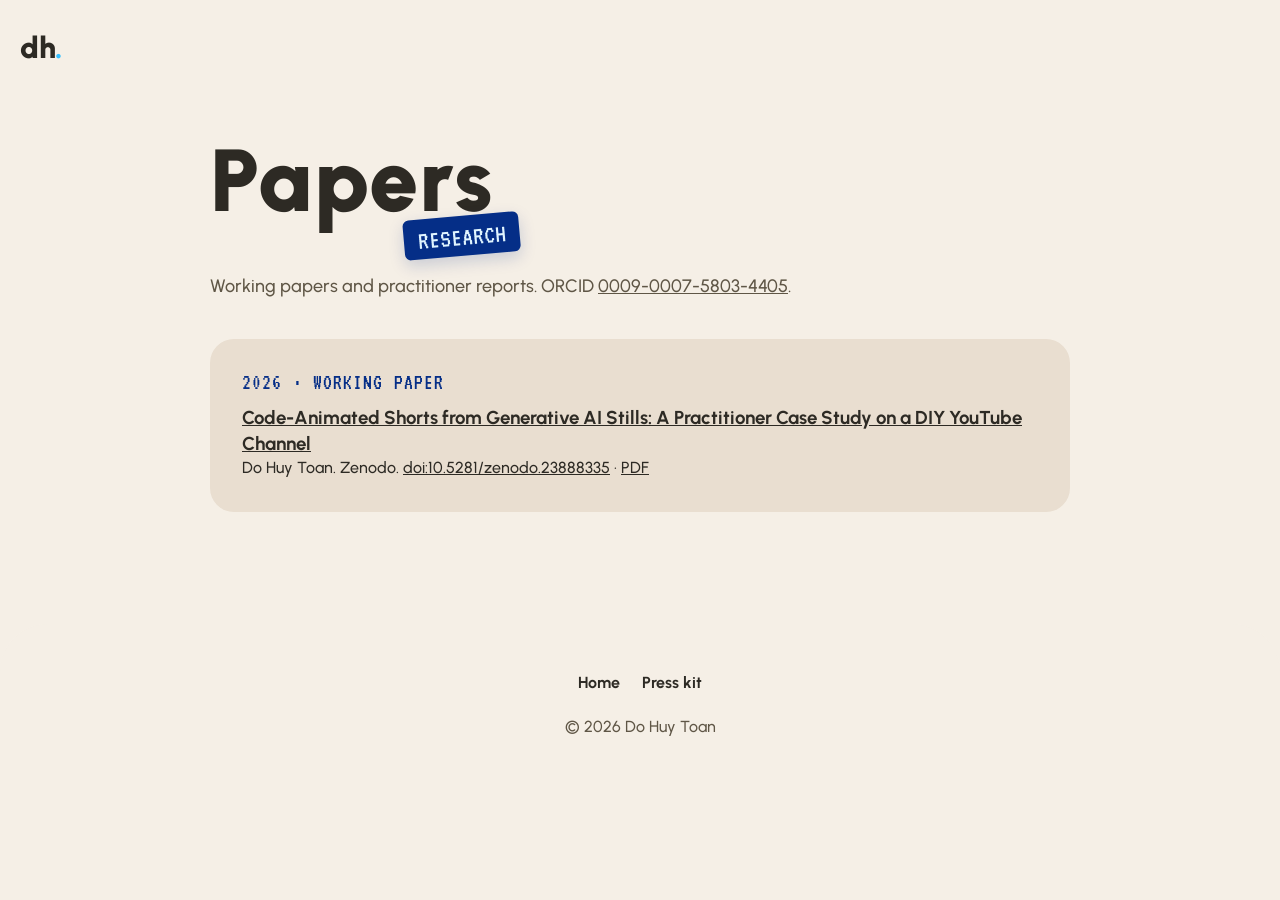
==== papers/index.html @ e8d8a567 "Papers: first working paper with Google Scholar citation meta Adds /papers/ and /papers/code-animate" ====
<!doctype html>
<html lang="en">
<head>
<meta charset="utf-8">
<meta name="viewport" content="width=device-width, initial-scale=1">
<script>if(!(window.matchMedia&&matchMedia('(prefers-reduced-motion: reduce)').matches)&&'IntersectionObserver'in window)document.documentElement.classList.add('js');</script>
<title>Papers — Do Huy Toan</title>
<meta name="description" content="Working papers and reports by Do Huy Toan, independent researcher in Delaware, USA, on generative AI, video production and e-commerce.">
<meta name="theme-color" content="#f5efe6">
<link rel="canonical" href="https://dhtoan.github.io/papers/">
<meta property="og:type" content="website">
<meta property="og:title" content="Papers — Do Huy Toan">
<meta property="og:url" content="https://dhtoan.github.io/papers/">
<link rel="preconnect" href="https://fonts.googleapis.com">
<link rel="preconnect" href="https://fonts.gstatic.com" crossorigin>
<link rel="stylesheet" href="https://fonts.googleapis.com/css2?family=Urbanist:wght@500;700;900&family=VT323&display=swap">
<link rel="stylesheet" href="../assets/site.css">
<script type="application/ld+json">
{
  "@context": "https://schema.org",
  "@type": "CollectionPage",
  "@id": "https://dhtoan.github.io/papers/#page",
  "url": "https://dhtoan.github.io/papers/",
  "name": "Papers — Do Huy Toan",
  "inLanguage": "en",
  "dateModified": "2026-11-02",
  "about": {"@id": "https://dhtoan.github.io/#person"},
  "hasPart": [{"@id": "https://dhtoan.github.io/papers/code-animated-shorts-2026/#article"}],
  "isPartOf": {"@type": "WebSite", "url": "https://dhtoan.github.io/", "name": "Do Huy Toan"}
}
</script>
</head>
<body class="press-page">
<a class="skip" href="#main">Skip to content</a>
<header class="topbar">
  <a class="logo" href="../" aria-label="Do Huy Toan, home">dh<span>.</span></a>
</header>

<main id="main" class="press-main">
  <h1>Papers<span class="tag">Research</span></h1>
  <p class="press-intro">Working papers and practitioner reports. ORCID <a href="https://orcid.org/0009-0007-5803-4405">0009-0007-5803-4405</a>.</p>

  <section class="pcard reveal">
    <p class="kicker">2026 · Working paper</p>
    <h3><a href="code-animated-shorts-2026/">Code-Animated Shorts from Generative AI Stills: A Practitioner Case Study on a DIY YouTube Channel</a></h3>
    <p>Do Huy Toan. Zenodo. <a href="https://doi.org/10.5281/zenodo.23888335">doi:10.5281/zenodo.23888335</a> · <a href="code-animated-shorts-2026/code-animated-shorts-2026.pdf">PDF</a></p>
  </section>
</main>

<footer class="footer">
  <nav class="footer-links" aria-label="Footer"><a href="../">Home</a><a href="../press/">Press kit</a></nav>
  <p>© 2026 Do Huy Toan</p>
</footer>
<script src="../assets/reveal.js" defer></script>
</body>
</html>
---- assets/site.css ----
/* dhtoan.github.io: warm beige studio + blue hologram lab. Layout idea inspired by david-hckh.com; all code here is original. */
:root {
  --beige-400: #f5efe6;
  --beige-500: #f1e5d5;
  --beige-600: #e9ded0;
  --beige-700: #dfd1bc;
  --text: #2d2a24;
  --text-2: #5f5646;
  --navy: #052e87;
  --navy-2: #234ba2;
  --cyan: #34bfff;
  --cyan-text: #e1f5ff;
  --holo-top: rgb(0, 53, 133);
  --holo-bottom: rgba(0, 82, 145, .6);
  --lab-deep: #00113d;
  --font-title: "Urbanist", system-ui, -apple-system, "Segoe UI", sans-serif;
  --font-mono: "VT323", ui-monospace, "Cascadia Mono", Consolas, monospace;
  --outer: 16px;
  --r-xxl: 24px;
  --header-h: 72px;
  --ease: cubic-bezier(.6, 0, .25, 1);
  --orange: #ff9a2e;
  --orange-2: #f2861b;
  color-scheme: light;
}
@media (min-width: 840px) { :root { --r-xxl: 48px; --header-h: 96px; } }
@media (min-width: 1280px) { :root { --outer: 20px; } }
@media (min-width: 1600px) { :root { --outer: 32px; } }
html[lang="vi"] { --font-title: "Be Vietnam Pro", system-ui, -apple-system, "Segoe UI", sans-serif; }

*, *::before, *::after { box-sizing: border-box; }
html { -webkit-text-size-adjust: 100%; }
@media (prefers-reduced-motion: no-preference) { html { scroll-behavior: smooth; } }
.sr-only { position: absolute; width: 1px; height: 1px; overflow: hidden; clip: rect(0 0 0 0); white-space: nowrap; }
body {
  margin: 0;
  background: var(--beige-600);
  color: var(--text);
  font: 500 16px/1.4 var(--font-title);
  -webkit-font-smoothing: antialiased;
  overflow-x: clip;
}
h1, h2, h3, p, ul { margin: 0; }
ul { padding: 0; list-style: none; }
a { color: inherit; }
img { display: block; max-width: 100%; height: auto; }
svg { display: block; }
:focus-visible { outline: 3px solid var(--cyan); outline-offset: 3px; border-radius: 8px; }
.skip { position: absolute; left: -9999px; top: 8px; z-index: 200; background: var(--text); color: #fff; padding: 10px 16px; border-radius: 10px; }
.skip:focus { left: 8px; }

/* ---------- loader ---------- */
.loader {
  position: fixed; inset: 0; z-index: 100;
  display: grid; place-items: center;
  background: var(--beige-400);
  font: 900 clamp(44px, 8vw, 88px)/1 var(--font-title);
  letter-spacing: .02em;
  transition: opacity .35s ease, visibility .35s;
}
.loader.done { opacity: 0; visibility: hidden; }
.no-js .loader { display: none; }

/* ---------- small parts ---------- */
.tag {
  display: inline-block;
  background: var(--navy);
  color: var(--cyan-text);
  font: 400 26px/1 var(--font-mono);
  text-transform: uppercase;
  letter-spacing: .04em;
  padding: 8px 14px 6px;
  border-radius: 6px;
  white-space: nowrap;
  box-shadow: 0 6px 16px rgba(5, 46, 135, .18);
}
.tag-sm { font-size: 22px; padding: 6px 12px 4px; }
.round {
  width: 44px; height: 44px; border-radius: 50%;
  display: inline-grid; place-items: center;
  background: var(--beige-600);
  color: var(--text);
  text-decoration: none;
  transition: transform .15s ease, background-color .15s ease;
  flex: none;
}
.round svg { width: 20px; height: 20px; fill: none; stroke: currentColor; stroke-width: 2; stroke-linecap: round; stroke-linejoin: round; }
.round svg .solid { fill: currentColor; stroke: none; }
.round-text { font: 700 15px/1 var(--font-title); letter-spacing: .04em; }
.round-accent { background: var(--navy); color: #fff; }
.round-big { width: 52px; height: 52px; background: var(--beige-700); }
.round-big svg { width: 22px; height: 22px; }
@media (hover: hover) { .round:hover { transform: scale(1.06); } }
.btn {
  display: inline-flex; align-items: center; gap: 10px;
  min-height: 48px; padding: 0 22px;
  border-radius: 999px;
  background: var(--text); color: var(--beige-400);
  font: 700 16px/1 var(--font-title);
  text-decoration: none; border: 0; cursor: pointer;
  transition: transform .15s ease, background-color .15s ease;
}
.btn-light { background: var(--beige-400); color: var(--text); }
.btn svg { width: 20px; height: 20px; fill: none; stroke: currentColor; stroke-width: 1.8; }
@media (hover: hover) { .btn:hover { transform: translateY(-1px); } }

/* ---------- header ---------- */
.topbar {
  position: fixed; inset: 0 0 auto; z-index: 30;
  height: var(--header-h);
  padding: 0 var(--outer);
  display: flex; align-items: center; justify-content: space-between;
  pointer-events: none;
}
.topbar > * { pointer-events: auto; }
.logo {
  font: 900 30px/1 var(--font-title);
  letter-spacing: -.01em;
  text-decoration: none;
  color: var(--text);
  transition: color .3s ease, opacity .3s ease;
}
html.at-top .logo { opacity: 0; pointer-events: none; }
.logo span { color: var(--cyan); }
.top-actions { display: flex; align-items: center; gap: 10px; }
html.lab-mode .logo { color: #fff; }
html.lab-mode .topbar .round { background: rgba(225, 245, 255, .14); color: #fff; backdrop-filter: blur(6px); }

/* centred pill nav with a sliding highlight */
.pill-nav {
  position: absolute; left: 50%; top: 50%; transform: translate(-50%, -50%);
  display: flex; padding: 4px; border-radius: 999px;
  background: rgba(233, 222, 208, .82); backdrop-filter: blur(8px);
  border: 1px solid transparent;
  transition: background-color .3s ease, border-color .3s ease;
}
.pill-nav a {
  position: relative; z-index: 1;
  min-width: 112px; padding: 9px 22px; border-radius: 999px; text-align: center;
  font: 700 14px/1.2 var(--font-title); letter-spacing: .06em; text-transform: uppercase;
  text-decoration: none; color: var(--text-2);
  transition: color .25s ease;
}
@media (hover: hover) { .pill-nav a:hover { color: var(--text); } }
.pill-nav a.on { color: #fff; }
.pill-ind {
  position: absolute; left: 0; top: 4px; bottom: 4px; width: 0; border-radius: 999px;
  background: var(--orange); opacity: 0;
  transition: transform .4s var(--ease), width .4s var(--ease), opacity .25s ease, background-color .3s ease;
}
html.lab-mode .pill-nav { background: rgba(4, 30, 100, .72); border-color: rgba(95, 220, 255, .3); }
html.lab-mode .pill-nav a { color: var(--cyan-text); }
html.lab-mode .pill-ind { background: #1689ff; }
.btn-cta {
  min-height: 44px; padding: 0 22px;
  background: var(--orange); color: #fff;
  font-size: 14px; letter-spacing: .06em; text-transform: uppercase;
  box-shadow: 0 6px 18px rgba(242, 134, 27, .28);
}
@media (hover: hover) { .btn-cta:hover { background: var(--orange-2); } }
.round-sound { border: 0; cursor: pointer; padding: 0; }
.round-sound .wave { display: none; }
.round-sound.on .wave { display: block; }
.round-sound.on .mute { display: none; }
@media (max-width: 899px) { .pill-nav a { min-width: 0; padding: 9px 16px; } }
@media (max-width: 759px) { .pill-nav, .btn-cta { display: none; } }

/* ---------- fixed stage: lab + office window ---------- */
.stage { position: fixed; inset: 0; height: 100vh; height: 100lvh; z-index: 0; overflow: hidden; }
.stage.off { visibility: hidden; }
.lab {
  position: absolute; inset: 0;
  background: radial-gradient(ellipse 70% 60% at 50% 58%, #0d47c4 0%, #062e94 42%, var(--lab-deep) 100%);
}
.lab canvas, .window canvas, .actor { position: absolute; inset: 0; width: 100%; height: 100%; display: block; }
.actor { z-index: 2; pointer-events: none; }
.window {
  position: absolute; inset: 0; z-index: 1;
  background: var(--beige-400);
  overflow: hidden;
  transform-origin: 50% 100%;
  border-radius: 0 0 var(--wr, 0px) var(--wr, 0px);
  box-shadow: 0 30px 80px rgba(0, 10, 40, calc(var(--wp, 0) * .45));
  will-change: transform;
}
.hero {
  position: absolute; inset: 0;
  display: flex; align-items: center; justify-content: center;
  padding: var(--header-h) var(--outer) 54vh;
  pointer-events: none;
}
.hero-copy { position: relative; }
.hero h1 {
  font: 900 56px/1.02 var(--font-title);
  letter-spacing: .02em;
  text-align: left;
}
.tag-hero { position: absolute; right: -16px; bottom: 0; transform: rotate(-5deg) translateY(65%); z-index: 2; }
@media (min-width: 480px) { .tag-hero { right: -24px; transform: rotate(-5deg) translateY(70%); } }
@media (orientation: landscape) and (min-width: 720px) {
  .hero { justify-content: flex-start; padding: var(--header-h) 0 5% calc(100% / 12 + var(--outer)); }
}
@media (orientation: landscape) and (min-height: 480px) and (min-width: 480px) { .hero h1 { font-size: 72px; } }
@media (orientation: landscape) and (min-height: 480px) and (min-width: 1280px) { .hero h1 { font-size: 88px; } .tag-hero { right: -32px; transform: rotate(-5deg) translateY(80%); } }
.scroll-icon {
  position: absolute; left: 50%; bottom: 28px; width: 26px; height: 40px; margin-left: -13px;
  border: 2.5px solid var(--text); border-radius: 14px; opacity: calc(1 - var(--wp, 0) * 6);
}
.scroll-icon span { position: absolute; left: 50%; top: 7px; width: 4px; height: 8px; margin-left: -2px; border-radius: 2px; background: var(--text); animation: wheel 1.6s var(--ease) infinite; }
@keyframes wheel { 0% { transform: translateY(0); opacity: 1; } 70% { transform: translateY(10px); opacity: 0; } 100% { opacity: 0; } }

/* ---------- HUD (about) ---------- */
.hud { position: absolute; inset: 0; z-index: 3; color: var(--cyan-text); font: 400 20px/1.25 var(--font-mono); pointer-events: none; }
.hud-box { position: absolute; opacity: 0; visibility: hidden; transition: opacity .25s ease, visibility .25s, transform .35s var(--ease); }
.hud-box.on { opacity: 1; visibility: visible; }
.hud-panel, .hud-list {
  border: 1px solid var(--cyan);
  border-radius: 12px;
  background: linear-gradient(to bottom, var(--holo-top) 0%, var(--holo-bottom) 100%);
}
.hud-panel { padding: 12px 18px; }
.hud-name { font-size: 30px; line-height: 1; font-weight: 700; }
.hud-loc { display: flex; align-items: center; gap: 8px; margin-top: 4px; }
.hud-loc svg { width: 16px; height: 16px; fill: none; stroke: #fff; stroke-width: 2; }
.hud-portrait-head { display: none; }
.hud-tabbed { display: flex; flex-direction: column; }
/* the tab and its curve sit 1px over the list, so they hide the list's top border underneath them */
.hud-tab { display: flex; align-items: stretch; height: 44px; position: relative; z-index: 1; margin-bottom: -1px; }
.hud-tab h2 {
  font: 400 22px/1 var(--font-mono); text-transform: uppercase; letter-spacing: .04em;
  height: 100%; padding: 12px 16px 0;
  border: 1px solid var(--cyan); border-right: 0; border-bottom: 0; border-radius: 12px 0 0 0;
  background: var(--holo-top);
}
.hud-tab-curve { width: 48px; height: 44px; flex: none; overflow: visible; margin-left: -1px; }
.hud-tab-curve .fill { fill: var(--holo-top); }
.hud-tab-curve .line { fill: none; stroke: var(--cyan); stroke-width: 1; vector-effect: non-scaling-stroke; }
.hud-list { border-radius: 0 12px 12px 12px; padding: 8px 18px 14px; }
.hud-list li { padding-left: 18px; position: relative; }
.hud-list li::before { content: ""; position: absolute; left: 2px; top: .5em; width: 7px; height: 7px; background: var(--cyan); border-radius: 50%; }
.hud-progress { position: absolute; left: var(--outer); right: var(--outer); bottom: 0; height: 64px; display: flex; align-items: center; gap: 18px; padding: 0 12%; font-size: 20px; font-weight: 700; }
.hud-bar { flex: 1; height: 1px; background: var(--holo-bottom); }
.hud-bar span { display: block; height: 100%; background: var(--cyan); transform-origin: 0 50%; transform: scaleX(0); }
#hud-pct { min-width: 4ch; text-align: right; }

/* landscape: boxes float next to the avatar, joined to it by a line and a dot */
html.land .hud-box { left: 0; top: 0; }
html.land .hud-left { --line: min(48px, 5vw); padding-right: var(--line); }
html.land .hud-right { --line: min(48px, 5vw); padding-left: var(--line); }
html.land .hud-left::before, html.land .hud-right::before { content: ""; position: absolute; top: 50%; width: var(--line); border-top: 1px solid var(--cyan); }
html.land .hud-left::before { right: 0; }
html.land .hud-right::before { left: 0; }
html.land .hud-left::after, html.land .hud-right::after { content: ""; position: absolute; top: 50%; width: 11px; height: 11px; margin-top: -5px; border-radius: 50%; background: var(--cyan); }
html.land .hud-left::after { right: -5px; }
html.land .hud-right::after { left: -5px; }
html.land .hud-details { width: 260px; max-width: 30vw; }
html.land .hud-desc { width: 430px; max-width: 34vw; }
html.land .hud-skills { width: 400px; max-width: 34vw; }
html.land .hud-box > * { clip-path: inset(0 0 0 100%); transition: clip-path .35s linear; }
html.land .hud-right > * { clip-path: inset(0 100% 0 0); }
html.land .hud-box.on > * { clip-path: inset(0 0 0 0); }
html.land .hud-progress { display: none; }
/* without 3D projection (no WebGL yet) */
html.land .hud-details { transform: translate(calc(50vw - 18vw - 100%), calc(32vh - 50%)); }
html.land .hud-desc { transform: translate(calc(50vw - 18vw - 100%), calc(55vh - 50%)); }
html.land .hud-skills { transform: translate(calc(50vw + 16vw), calc(44vh - 50%)); }

/* portrait: one box at a time above the progress bar */
html:not(.land) .hud-details { display: none; }
html:not(.land) .hud-desc, html:not(.land) .hud-skills { left: var(--outer); right: var(--outer); bottom: 64px; transform: translateY(8vh); }
html:not(.land) .hud-box.on { transform: none; }
html:not(.land) .hud-portrait-head { display: flex; justify-content: space-between; align-items: center; padding-bottom: 10px; margin: 0 -18px 10px; padding-left: 18px; padding-right: 18px; border-bottom: 1px solid var(--cyan); }
html:not(.land) .hud-portrait-head .hud-name { font-size: 26px; }
html:not(.land) .hud-portrait-head .hud-loc { margin: 0; }
html:not(.land) .hud { font-size: 19px; }

/* ---------- page flow ---------- */
main { position: relative; }
.spacer-hero { height: 100vh; height: 100lvh; }
@media (min-width: 840px) { .spacer-hero { height: calc(100lvh + 200px); } }
.spacer-about { height: 250vh; height: 250lvh; }
.no-webgl .spacer-about { height: 180vh; }

.projects {
  position: relative; z-index: 2;
  background: var(--beige-400);
  padding: 96px var(--outer);
  display: flex; flex-direction: column; align-items: center; gap: 36px;
}
@media (min-width: 840px) { .projects { padding: 144px var(--outer); gap: 48px; } }
.notches { position: absolute; left: 0; right: 0; height: var(--r-xxl); pointer-events: none; }
.notches::before, .notches::after { content: ""; position: absolute; top: 0; width: var(--r-xxl); height: var(--r-xxl); }
.notches::before { left: 0; }
.notches::after { right: 0; }
.notches-top { top: 0; transform: translateY(-100%); }
.notches-top::before { background: radial-gradient(circle at 100% 0, transparent calc(var(--r-xxl) - .5px), var(--beige-400) var(--r-xxl)); }
.notches-top::after { background: radial-gradient(circle at 0 0, transparent calc(var(--r-xxl) - .5px), var(--beige-400) var(--r-xxl)); }
.notches-bottom { bottom: 0; }
.notches-bottom::before { background: radial-gradient(circle at 100% 0, transparent calc(var(--r-xxl) - .5px), var(--beige-600) var(--r-xxl)); }
.notches-bottom::after { background: radial-gradient(circle at 0 0, transparent calc(var(--r-xxl) - .5px), var(--beige-600) var(--r-xxl)); }
.projects-head, .cards { width: 100%; max-width: 1180px; }
.projects-head { position: relative; padding-top: 18px; }
@media (min-width: 1024px) { .projects-head, .cards { max-width: 920px; } }
@media (min-width: 1280px) { .projects-head, .cards { max-width: 1040px; } }
.projects-head .tag { position: absolute; top: 0; left: -8px; transform: translateY(-20%) rotate(-4deg); }
@media (min-width: 1024px) { .projects-head .tag { left: -16px; transform: translateY(-20%) rotate(-6deg); } }
.projects h2, .contact h2 { font: 900 44px/1.05 var(--font-title); letter-spacing: .02em; }
@media (min-width: 480px) { .projects h2, .contact h2 { font-size: 56px; } }
@media (min-width: 1280px) { .projects h2, .contact h2 { font-size: 72px; } }

.cards { display: grid; gap: 28px; grid-template-columns: repeat(auto-fill, minmax(min(280px, 100%), 1fr)); }
@media (min-width: 1024px) { .cards { grid-template-columns: repeat(2, minmax(0, 1fr)); } }
.card { position: relative; display: block; text-decoration: none; color: var(--text); border-radius: 24px; --hover: 0; }
.card::after { content: ""; position: absolute; inset: -8px; border-radius: 24px; background: var(--beige-600); z-index: -1; opacity: 0; transition: opacity .12s ease; }
@media (hover: hover) { a.card:hover { --hover: 1; } a.card:hover::after { opacity: 1; } }
.card { z-index: 0; isolation: isolate; }
.card-top { position: relative; aspect-ratio: 16 / 9; }
.card-img { height: 100%; border-radius: 16px; overflow: hidden; background: var(--beige-500); }
.card-img img { width: 100%; height: 100%; object-fit: cover; transform: scale(calc(1 + var(--hover) * .03)); transition: transform .25s ease; }
.card-edge { position: absolute; right: -1px; bottom: -1px; padding: 6px 1px 1px 6px; background: var(--beige-400); border-radius: 32px 0 0 0; transition: background-color .12s ease; }
@media (hover: hover) { a.card:hover .card-edge { background: var(--beige-600); } }
.card-edge::before, .card-edge::after { content: ""; position: absolute; width: 16px; height: 16px; background: radial-gradient(circle at 0 0, transparent 15.5px, var(--beige-400) 16px); }
@media (hover: hover) { a.card:hover .card-edge::before, a.card:hover .card-edge::after { background: radial-gradient(circle at 0 0, transparent 15.5px, var(--beige-600) 16px); } }
.card-edge::before { right: 100%; bottom: 0; }
.card-edge::after { right: 0; bottom: 100%; }
.card-edge .round { width: 50px; height: 50px; }
.card-edge svg { transform: rotate(calc(var(--hover) * -45deg)); transition: transform .15s ease; }
.card h3 { font: 700 22px/1.2 var(--font-title); margin-top: 12px; }
.card p { color: var(--text-2); font-weight: 500; margin-top: 2px; }
.card-art { display: grid; place-items: center; }
.card-art svg { width: 64px; height: 64px; fill: none; stroke: rgba(255, 255, 255, .9); stroke-width: 1.4; stroke-linecap: round; stroke-linejoin: round; }
.card-art-shop { background: radial-gradient(circle at 30% 30%, #ffb46b, #e8643f 70%); }
.card-art-game { background: radial-gradient(circle at 70% 30%, #5ad1ff, #3156e0 70%); }
.tag-soon { position: absolute; left: 12px; top: 12px; font-size: 18px; padding: 5px 9px 3px; transform: rotate(-3deg); }
.card-dashed { height: 100%; border: 4px dashed var(--beige-700); border-radius: 16px; background: var(--beige-600); display: grid; place-items: center; color: var(--text-2); }
.card-dashed svg { width: 40px; height: 40px; fill: none; stroke: currentColor; stroke-width: 3; stroke-linecap: round; }

.contact { position: relative; z-index: 2; background: var(--beige-600); padding: 48px var(--outer) 0; display: flex; flex-direction: column; gap: 24px; overflow: hidden; }
.contact > :not(.contact-scene) { position: relative; z-index: 1; }
.contact-scene { order: 9; height: min(118vw, 600px); margin: 0 calc(var(--outer) * -1); }
.contact-scene canvas { width: 100%; height: 100%; display: block; }
@media (min-width: 840px) {
  .contact { min-height: max(640px, 92vh); padding: 120px calc(100% / 12 + var(--outer)) 120px; gap: 36px; }
  .contact-scene { position: absolute; inset: 0; width: auto; height: auto; margin: 0; pointer-events: none; }
}
.social { display: flex; flex-wrap: wrap; gap: 12px; }
.contact-actions { display: flex; flex-wrap: wrap; gap: 12px; }

.footer {
  position: relative; z-index: 2;
  background: var(--beige-400);
  display: flex; flex-direction: column; align-items: center; gap: 22px;
  padding: 48px var(--outer) 40px;
  color: var(--text-2); font-weight: 500; text-align: center;
  border-radius: var(--r-xxl) var(--r-xxl) 0 0;
}
.btn-lang { background: var(--beige-400); color: var(--text); align-self: flex-start; }
.to-top { background: var(--beige-600); }
.credit { font-size: 14px; }
.footer-links { display: flex; gap: 22px; }
.footer-links a { text-decoration: none; color: var(--text); font-weight: 700; }
@media (hover: hover) { .footer-links a:hover { text-decoration: underline; } }

/* ---------- no WebGL / reduced motion ---------- */
.no-webgl .window { background: radial-gradient(ellipse 50% 45% at 72% 62%, var(--beige-600), var(--beige-400)); }
@media (prefers-reduced-motion: reduce) {
  .scroll-icon span { animation: none; }
  html.land .hud-box > * { transition: none; }
}

/* ---------- press kit ---------- */
.press-page { background: var(--beige-400); }
.press-main { max-width: 900px; margin: 0 auto; padding: calc(var(--header-h) + 40px) var(--outer) 96px; }
.press-main h1 { font: 900 56px/1.02 var(--font-title); letter-spacing: .02em; display: inline-block; position: relative; }
@media (min-width: 840px) { .press-main h1 { font-size: 88px; } }
.press-main h1 .tag { position: absolute; right: -24px; bottom: 0; transform: rotate(-5deg) translateY(75%); }
.press-intro { color: var(--text-2); font-size: 18px; margin: 48px 0 40px; max-width: 640px; }
.press-main h2 { font: 900 40px/1.05 var(--font-title); letter-spacing: .02em; margin: 72px 0 24px; position: relative; padding-top: 18px; }
.press-main h2 .tag { position: absolute; top: 0; left: -8px; transform: translateY(-40%) rotate(-4deg); font-size: 20px; }
.paper-main h1 { font-size: 32px; line-height: 1.15; display: block; margin-bottom: 16px; }
@media (min-width: 840px) { .paper-main h1 { font-size: 44px; } }
.paper-authors { margin-bottom: 24px; }
.paper-actions { margin-bottom: 32px; flex-wrap: wrap; }
.pcard h3 a { color: inherit; }
.kicker { font: 400 22px/1 var(--font-mono); text-transform: uppercase; letter-spacing: .05em; color: var(--navy); margin-bottom: 12px; }
.pcard { background: var(--beige-600); border-radius: 24px; padding: 24px; margin-bottom: 16px; }
@media (min-width: 840px) { .pcard { padding: 32px; } }
.pcard p + p { margin-top: 12px; }
.pcard .btn { margin-top: 18px; }
.facts { display: grid; grid-template-columns: max-content 1fr; gap: 10px 24px; margin: 0; }
.facts dt { font-weight: 700; }
.facts dd { margin: 0; color: var(--text-2); }
@media (max-width: 560px) { .facts { grid-template-columns: 1fr; gap: 2px; } .facts dd { margin-bottom: 10px; } }
.angles { display: grid; gap: 16px; grid-template-columns: repeat(auto-fill, minmax(min(260px, 100%), 1fr)); }
.angles .pcard { margin: 0; }
.angles h3 { font: 700 22px/1.2 var(--font-title); margin-bottom: 8px; }
.angles p { color: var(--text-2); }
.reveal { transition: opacity .6s ease, transform .6s var(--ease); }
.js .reveal:not(.in) { opacity: 0; transform: translateY(24px); }
@media (prefers-reduced-motion: reduce) { .js .reveal:not(.in) { opacity: 1; transform: none; } }

/* ---------- numbers band ---------- */
.stats { width: 100%; max-width: 1180px; display: grid; gap: 12px; grid-template-columns: repeat(2, minmax(0, 1fr)); }
@media (min-width: 840px) { .stats { grid-template-columns: repeat(4, minmax(0, 1fr)); gap: 16px; } }
@media (min-width: 1024px) { .stats { max-width: 920px; } }
@media (min-width: 1280px) { .stats { max-width: 1040px; } }
.stat {
  position: relative; overflow: hidden;
  background: var(--beige-500); border-radius: 20px; padding: 18px 18px 16px;
  transition: opacity .6s ease, transform .6s var(--ease);
}
.js .stat:not(.in) { opacity: 0; transform: translateY(18px); }
.stat::before { content: ""; position: absolute; left: 18px; top: 0; width: 28px; height: 4px; border-radius: 0 0 4px 4px; background: var(--orange); }
.stat b { font: 900 clamp(34px, 4.4vw, 52px)/1 var(--font-title); letter-spacing: -.01em; font-variant-numeric: tabular-nums; }
.stat i { font: 900 clamp(22px, 2.6vw, 30px)/1 var(--font-title); font-style: normal; color: var(--orange-2); margin-left: 2px; }
.stat span { display: block; margin-top: 8px; color: var(--text-2); font-size: 15px; line-height: 1.25; }
@media (prefers-reduced-motion: reduce) { .js .stat:not(.in) { opacity: 1; transform: none; } }

/* ---------- chips ---------- */
.chips { display: flex; flex-wrap: wrap; gap: 6px; margin-top: 12px; }
.chips li {
  font: 700 12px/1 var(--font-title); letter-spacing: .06em; text-transform: uppercase;
  padding: 7px 10px; border-radius: 999px; background: var(--beige-600); color: var(--text-2);
  transition: background-color .12s ease;
}
@media (hover: hover) { a.card:hover .chips li { background: var(--beige-400); } }

/* ---------- featured card (Dokey) ---------- */
.card-feature { grid-column: 1 / -1; }
.card-feature .card-img { background: #4b1fa8; box-shadow: 0 18px 40px rgba(76, 29, 149, .22); }
.card-body { position: relative; }
.card-feature .card-body { padding-top: 6px; }
.card-feature h3 { font-size: clamp(30px, 3.6vw, 44px); line-height: 1; margin-top: 14px; }
.card-feature p { max-width: 46ch; margin-top: 10px; }
.tag-new { background: linear-gradient(135deg, #6d28d9, #a855f7); color: #fff; font-size: 19px; transform: rotate(-3deg); box-shadow: 0 6px 16px rgba(109, 40, 217, .28); }
@media (min-width: 840px) {
  .card-feature { display: grid; grid-template-columns: minmax(0, 1.15fr) minmax(0, 1fr); gap: 36px; align-items: center; }
  .card-feature .card-body { padding: 0 8px 0 0; }
}
.card .typer {
  display: inline-flex; align-items: center; gap: 12px; flex-wrap: wrap;
  margin-top: 16px; max-width: none; padding: 10px 16px 8px; border-radius: 12px;
  background: var(--navy); color: var(--cyan-text); box-shadow: inset 0 0 0 1px rgba(52, 191, 255, .35);
  font: 400 26px/1 var(--font-mono); min-height: 46px;
}
.typer-keys::after { content: "_"; animation: caret 1s steps(1) infinite; }
.typer.done .typer-keys::after { content: ""; }
.typer-arrow { color: var(--cyan); opacity: .35; transition: opacity .2s ease; }
.typer-out { color: #fff; font-weight: 700; opacity: 0; transform: translateX(-6px); transition: opacity .25s ease, transform .25s var(--ease); }
.typer.done .typer-arrow { opacity: 1; }
.typer.done .typer-out { opacity: 1; transform: none; }
@keyframes caret { 50% { opacity: 0; } }

/* ---------- no WebGL: the same 3D scenes, pre-rendered to stills (assets/still, made with tools/capture-stills.mjs) ---------- */
.still, .lab-still { display: none; }
.no-webgl .still, .no-webgl .lab-still { display: block; position: absolute; inset: 0; pointer-events: none; }
.still img { width: 100%; height: 100%; object-fit: cover; }
/* hologram: a scan line climbs from his feet to his head (--m, 0..1, set by home.js) and swaps the solid still for the hologram one */
.lab-still { --feet: 80%; --top: 22%; --y: calc(var(--feet) - (var(--feet) - var(--top)) * var(--m, 0)); }
@media (orientation: portrait) { .lab-still { --feet: 54%; --top: 15%; } }
.still-holo { clip-path: inset(var(--y) 0 calc((100% - var(--feet)) * (1 - var(--m, 0))) 0); }
.still-scan { position: absolute; left: 50%; top: var(--y); width: min(36vw, 340px); height: 3px; margin-left: min(-18vw, -170px); border-radius: 50%; background: #5fdcff; box-shadow: 0 0 18px 4px rgba(95, 220, 255, .7); opacity: calc(var(--m, 0) * (1 - var(--m, 0)) * 8); }
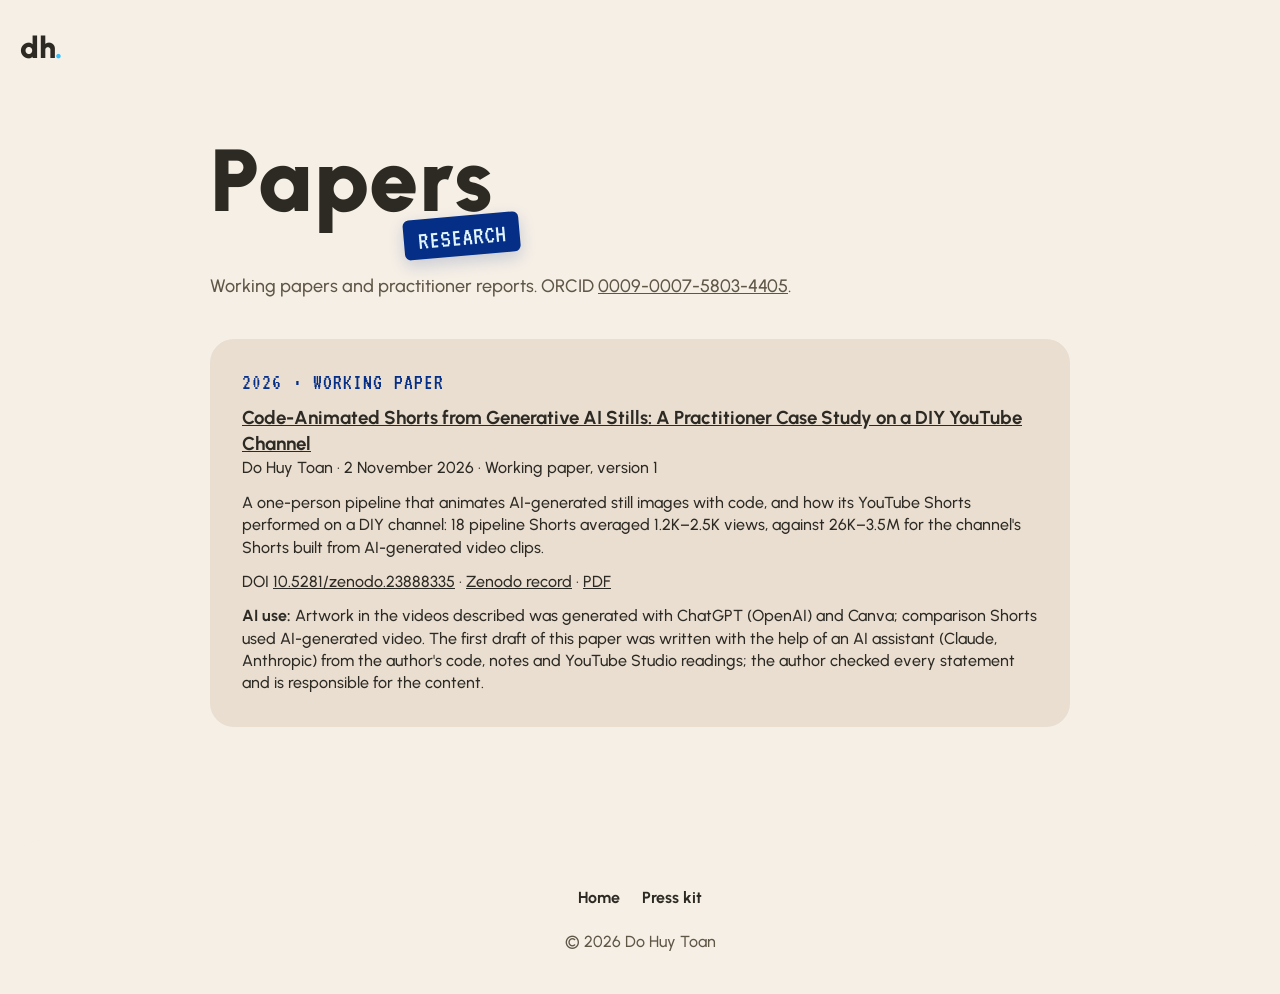
==== commit c1fdcb53: "Papers: AI-use statement verbatim from the paper; abstract and Zenodo link in the list Co-Authored-B" ====
--- a/papers/index.html
+++ b/papers/index.html
@@ -43,7 +43,10 @@
   <section class="pcard reveal">
     <p class="kicker">2026 · Working paper</p>
     <h3><a href="code-animated-shorts-2026/">Code-Animated Shorts from Generative AI Stills: A Practitioner Case Study on a DIY YouTube Channel</a></h3>
-    <p>Do Huy Toan. Zenodo. <a href="https://doi.org/10.5281/zenodo.23888335">doi:10.5281/zenodo.23888335</a> · <a href="code-animated-shorts-2026/code-animated-shorts-2026.pdf">PDF</a></p>
+    <p>Do Huy Toan · 2 November 2026 · Working paper, version 1</p>
+    <p>A one-person pipeline that animates AI-generated still images with code, and how its YouTube Shorts performed on a DIY channel: 18 pipeline Shorts averaged 1.2K–2.5K views, against 26K–3.5M for the channel's Shorts built from AI-generated video clips.</p>
+    <p>DOI <a href="https://doi.org/10.5281/zenodo.23888335">10.5281/zenodo.23888335</a> · <a href="https://zenodo.org/records/23888335">Zenodo record</a> · <a href="code-animated-shorts-2026/code-animated-shorts-2026.pdf">PDF</a></p>
+    <p><strong>AI use:</strong> Artwork in the videos described was generated with ChatGPT (OpenAI) and Canva; comparison Shorts used AI-generated video. The first draft of this paper was written with the help of an AI assistant (Claude, Anthropic) from the author&#39;s code, notes and YouTube Studio readings; the author checked every statement and is responsible for the content.</p>
   </section>
 </main>
 
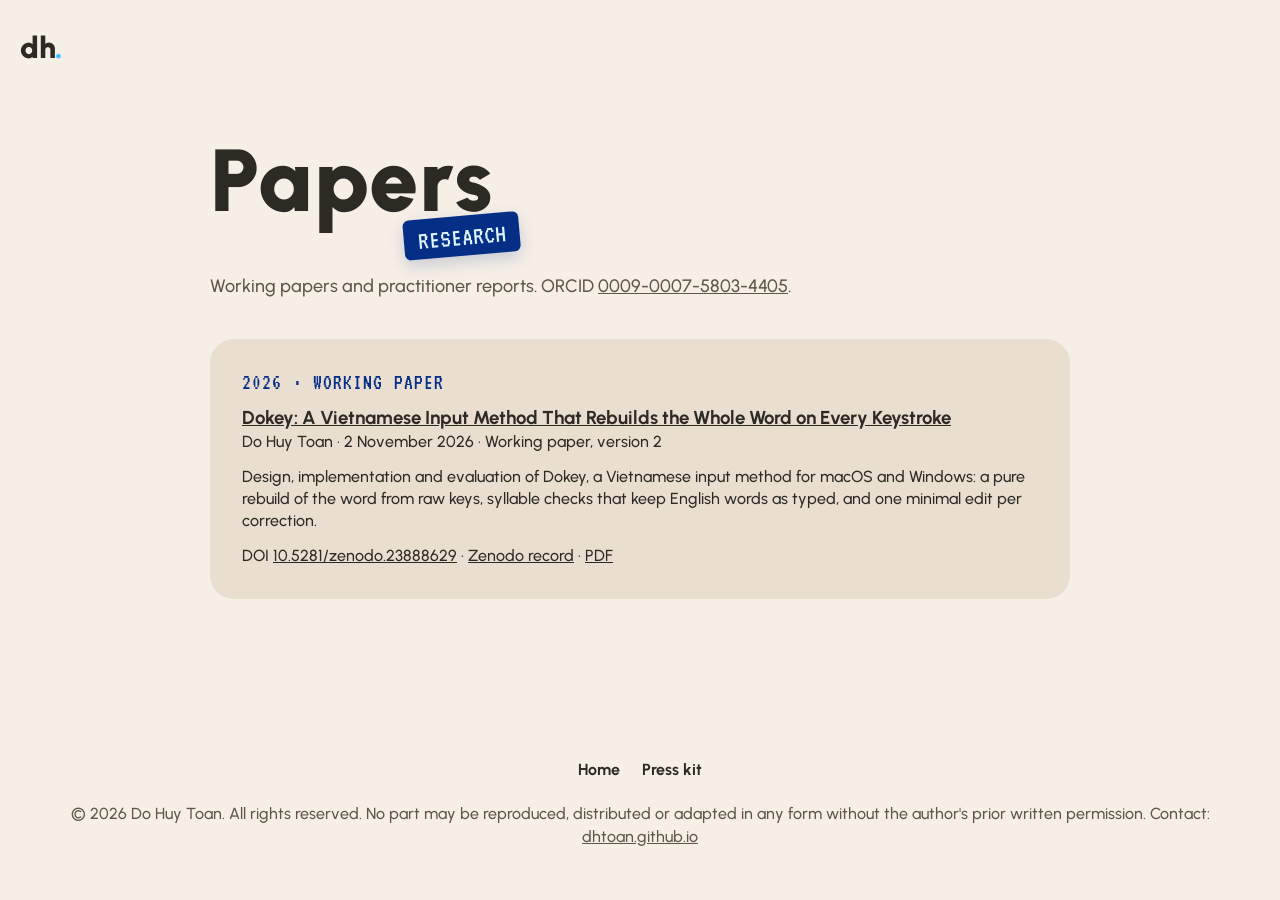
==== commit 61711929: "Papers: Dokey working paper; all-rights-reserved footer on every page Replaces the earlier paper pag" ====
--- a/papers/index.html
+++ b/papers/index.html
@@ -5,7 +5,7 @@
 <meta name="viewport" content="width=device-width, initial-scale=1">
 <script>if(!(window.matchMedia&&matchMedia('(prefers-reduced-motion: reduce)').matches)&&'IntersectionObserver'in window)document.documentElement.classList.add('js');</script>
 <title>Papers — Do Huy Toan</title>
-<meta name="description" content="Working papers and reports by Do Huy Toan, independent researcher in Delaware, USA, on generative AI, video production and e-commerce.">
+<meta name="description" content="Working papers and reports by Do Huy Toan, independent researcher in Delaware, USA, on software, text input and e-commerce.">
 <meta name="theme-color" content="#f5efe6">
 <link rel="canonical" href="https://dhtoan.github.io/papers/">
 <meta property="og:type" content="website">
@@ -25,7 +25,7 @@
   "inLanguage": "en",
   "dateModified": "2026-11-02",
   "about": {"@id": "https://dhtoan.github.io/#person"},
-  "hasPart": [{"@id": "https://dhtoan.github.io/papers/code-animated-shorts-2026/#article"}],
+  "hasPart": [{"@id": "https://dhtoan.github.io/papers/dokey-2026/#article"}],
   "isPartOf": {"@type": "WebSite", "url": "https://dhtoan.github.io/", "name": "Do Huy Toan"}
 }
 </script>
@@ -42,17 +42,16 @@
 
   <section class="pcard reveal">
     <p class="kicker">2026 · Working paper</p>
-    <h3><a href="code-animated-shorts-2026/">Code-Animated Shorts from Generative AI Stills: A Practitioner Case Study on a DIY YouTube Channel</a></h3>
-    <p>Do Huy Toan · 2 November 2026 · Working paper, version 1</p>
-    <p>A one-person pipeline that animates AI-generated still images with code, and how its YouTube Shorts performed on a DIY channel: 18 pipeline Shorts averaged 1.2K–2.5K views, against 26K–3.5M for the channel's Shorts built from AI-generated video clips.</p>
-    <p>DOI <a href="https://doi.org/10.5281/zenodo.23888335">10.5281/zenodo.23888335</a> · <a href="https://zenodo.org/records/23888335">Zenodo record</a> · <a href="code-animated-shorts-2026/code-animated-shorts-2026.pdf">PDF</a></p>
-    <p><strong>AI use:</strong> Artwork in the videos described was generated with ChatGPT (OpenAI) and Canva; comparison Shorts used AI-generated video. The first draft of this paper was written with the help of an AI assistant (Claude, Anthropic) from the author&#39;s code, notes and YouTube Studio readings; the author checked every statement and is responsible for the content.</p>
+    <h3><a href="dokey-2026/">Dokey: A Vietnamese Input Method That Rebuilds the Whole Word on Every Keystroke</a></h3>
+    <p>Do Huy Toan · 2 November 2026 · Working paper, version 2</p>
+    <p>Design, implementation and evaluation of Dokey, a Vietnamese input method for macOS and Windows: a pure rebuild of the word from raw keys, syllable checks that keep English words as typed, and one minimal edit per correction.</p>
+    <p>DOI <a href="https://doi.org/10.5281/zenodo.23888629">10.5281/zenodo.23888629</a> · <a href="https://zenodo.org/records/23888629">Zenodo record</a> · <a href="dokey-2026/dokey-2026.pdf">PDF</a></p>
   </section>
 </main>
 
 <footer class="footer">
   <nav class="footer-links" aria-label="Footer"><a href="../">Home</a><a href="../press/">Press kit</a></nav>
-  <p>© 2026 Do Huy Toan</p>
+  <p>© 2026 Do Huy Toan. All rights reserved. No part may be reproduced, distributed or adapted in any form without the author&#39;s prior written permission. Contact: <a href="https://dhtoan.github.io/">dhtoan.github.io</a></p>
 </footer>
 <script src="../assets/reveal.js" defer></script>
 </body>
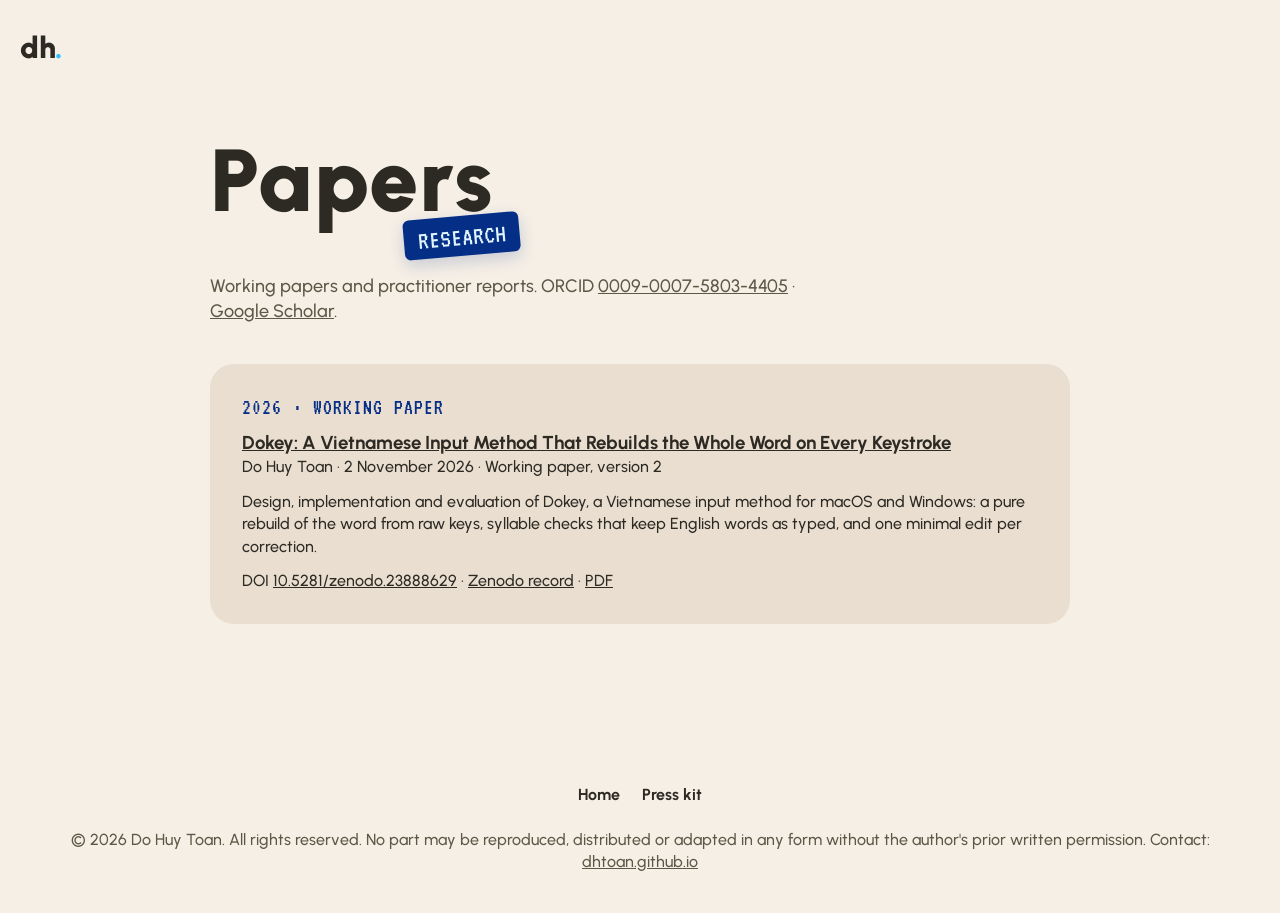
==== commit 021133bf: "Link Google Scholar profile from home, Vietnamese home and papers Co-Authored-By: Claude Opus 5.5 <n" ====
--- a/papers/index.html
+++ b/papers/index.html
@@ -38,7 +38,7 @@
 
 <main id="main" class="press-main">
   <h1>Papers<span class="tag">Research</span></h1>
-  <p class="press-intro">Working papers and practitioner reports. ORCID <a href="https://orcid.org/0009-0007-5803-4405">0009-0007-5803-4405</a>.</p>
+  <p class="press-intro">Working papers and practitioner reports. ORCID <a href="https://orcid.org/0009-0007-5803-4405">0009-0007-5803-4405</a> · <a href="https://scholar.google.com/citations?user=dTIOjKkAAAAJ" rel="me">Google Scholar</a>.</p>
 
   <section class="pcard reveal">
     <p class="kicker">2026 · Working paper</p>
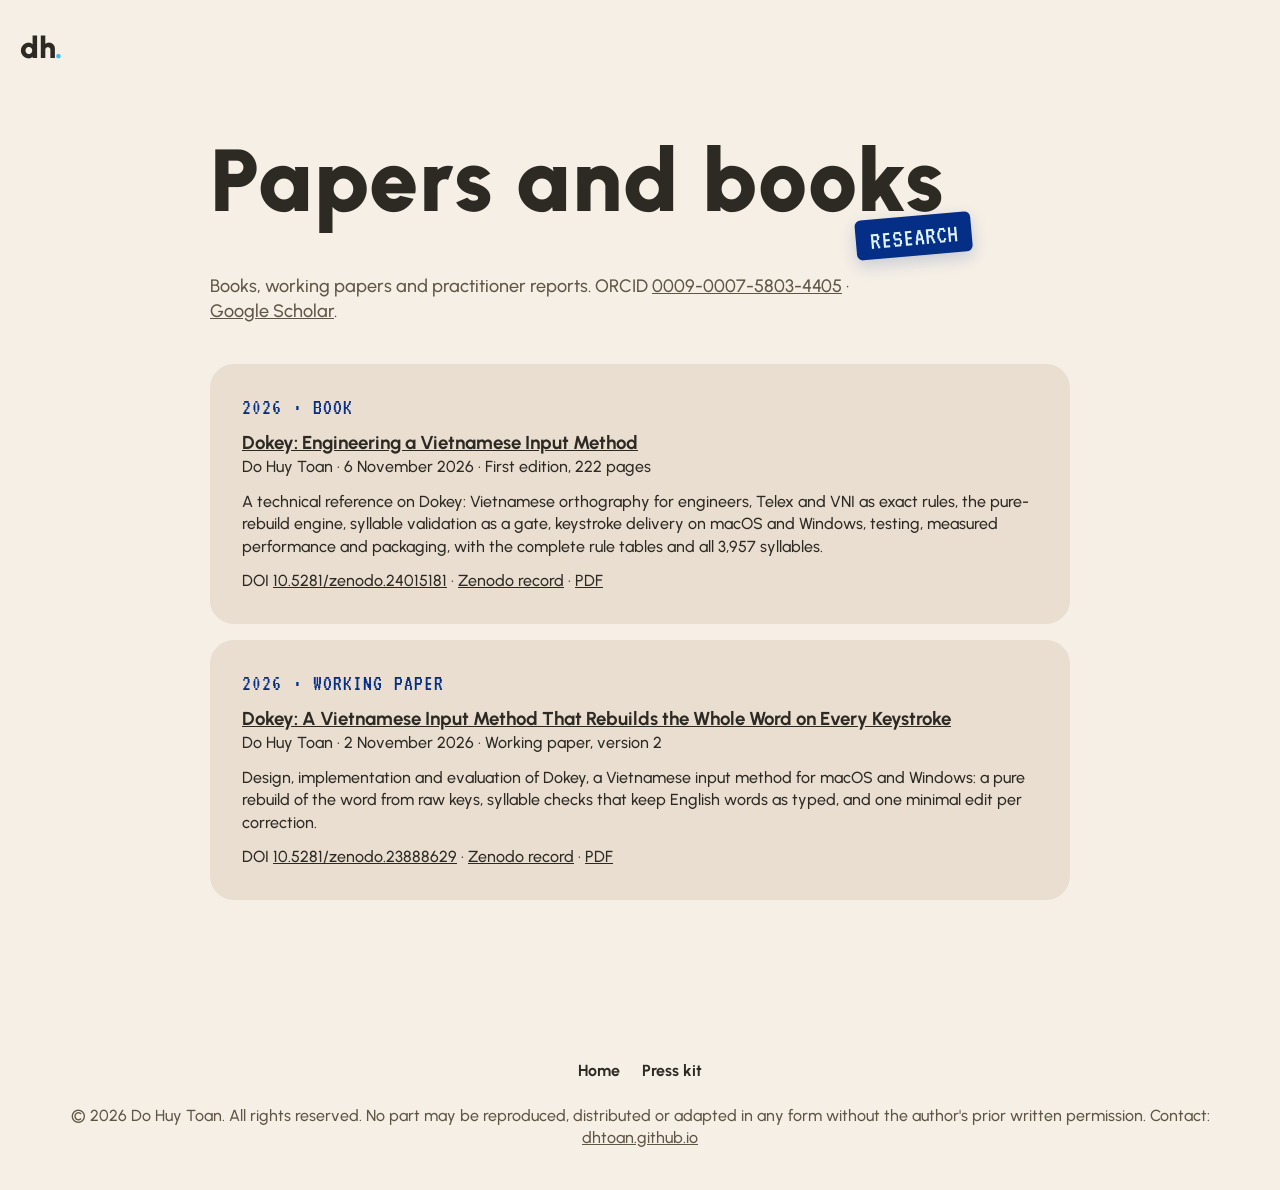
==== commit 8fb5c3ad: "Book page: Dokey: Engineering a Vietnamese Input Method (/books/dokey/) Book page with citation_* me" ====
--- a/papers/index.html
+++ b/papers/index.html
@@ -4,8 +4,8 @@
 <meta charset="utf-8">
 <meta name="viewport" content="width=device-width, initial-scale=1">
 <script>if(!(window.matchMedia&&matchMedia('(prefers-reduced-motion: reduce)').matches)&&'IntersectionObserver'in window)document.documentElement.classList.add('js');</script>
-<title>Papers — Do Huy Toan</title>
-<meta name="description" content="Working papers and reports by Do Huy Toan, independent researcher in Delaware, USA, on software, text input and e-commerce.">
+<title>Papers and books — Do Huy Toan</title>
+<meta name="description" content="Books, working papers and reports by Do Huy Toan, independent researcher in Delaware, USA, on software, text input and e-commerce.">
 <meta name="theme-color" content="#f5efe6">
 <link rel="canonical" href="https://dhtoan.github.io/papers/">
 <meta property="og:type" content="website">
@@ -23,9 +23,9 @@
   "url": "https://dhtoan.github.io/papers/",
   "name": "Papers — Do Huy Toan",
   "inLanguage": "en",
-  "dateModified": "2026-11-02",
+  "dateModified": "2026-11-06",
   "about": {"@id": "https://dhtoan.github.io/#person"},
-  "hasPart": [{"@id": "https://dhtoan.github.io/papers/dokey-2026/#article"}],
+  "hasPart": [{"@id": "https://dhtoan.github.io/books/dokey/#book"}, {"@id": "https://dhtoan.github.io/papers/dokey-2026/#article"}],
   "isPartOf": {"@type": "WebSite", "url": "https://dhtoan.github.io/", "name": "Do Huy Toan"}
 }
 </script>
@@ -37,8 +37,16 @@
 </header>
 
 <main id="main" class="press-main">
-  <h1>Papers<span class="tag">Research</span></h1>
-  <p class="press-intro">Working papers and practitioner reports. ORCID <a href="https://orcid.org/0009-0007-5803-4405">0009-0007-5803-4405</a> · <a href="https://scholar.google.com/citations?user=dTIOjKkAAAAJ" rel="me">Google Scholar</a>.</p>
+  <h1>Papers and books<span class="tag">Research</span></h1>
+  <p class="press-intro">Books, working papers and practitioner reports. ORCID <a href="https://orcid.org/0009-0007-5803-4405">0009-0007-5803-4405</a> · <a href="https://scholar.google.com/citations?user=dTIOjKkAAAAJ" rel="me">Google Scholar</a>.</p>
+
+  <section class="pcard reveal">
+    <p class="kicker">2026 · Book</p>
+    <h3><a href="../books/dokey/">Dokey: Engineering a Vietnamese Input Method</a></h3>
+    <p>Do Huy Toan · 6 November 2026 · First edition, 222 pages</p>
+    <p>A technical reference on Dokey: Vietnamese orthography for engineers, Telex and VNI as exact rules, the pure-rebuild engine, syllable validation as a gate, keystroke delivery on macOS and Windows, testing, measured performance and packaging, with the complete rule tables and all 3,957 syllables.</p>
+    <p>DOI <a href="https://doi.org/10.5281/zenodo.24015181">10.5281/zenodo.24015181</a> · <a href="https://zenodo.org/records/24015181">Zenodo record</a> · <a href="../books/dokey/dokey-book.pdf">PDF</a></p>
+  </section>
 
   <section class="pcard reveal">
     <p class="kicker">2026 · Working paper</p>
